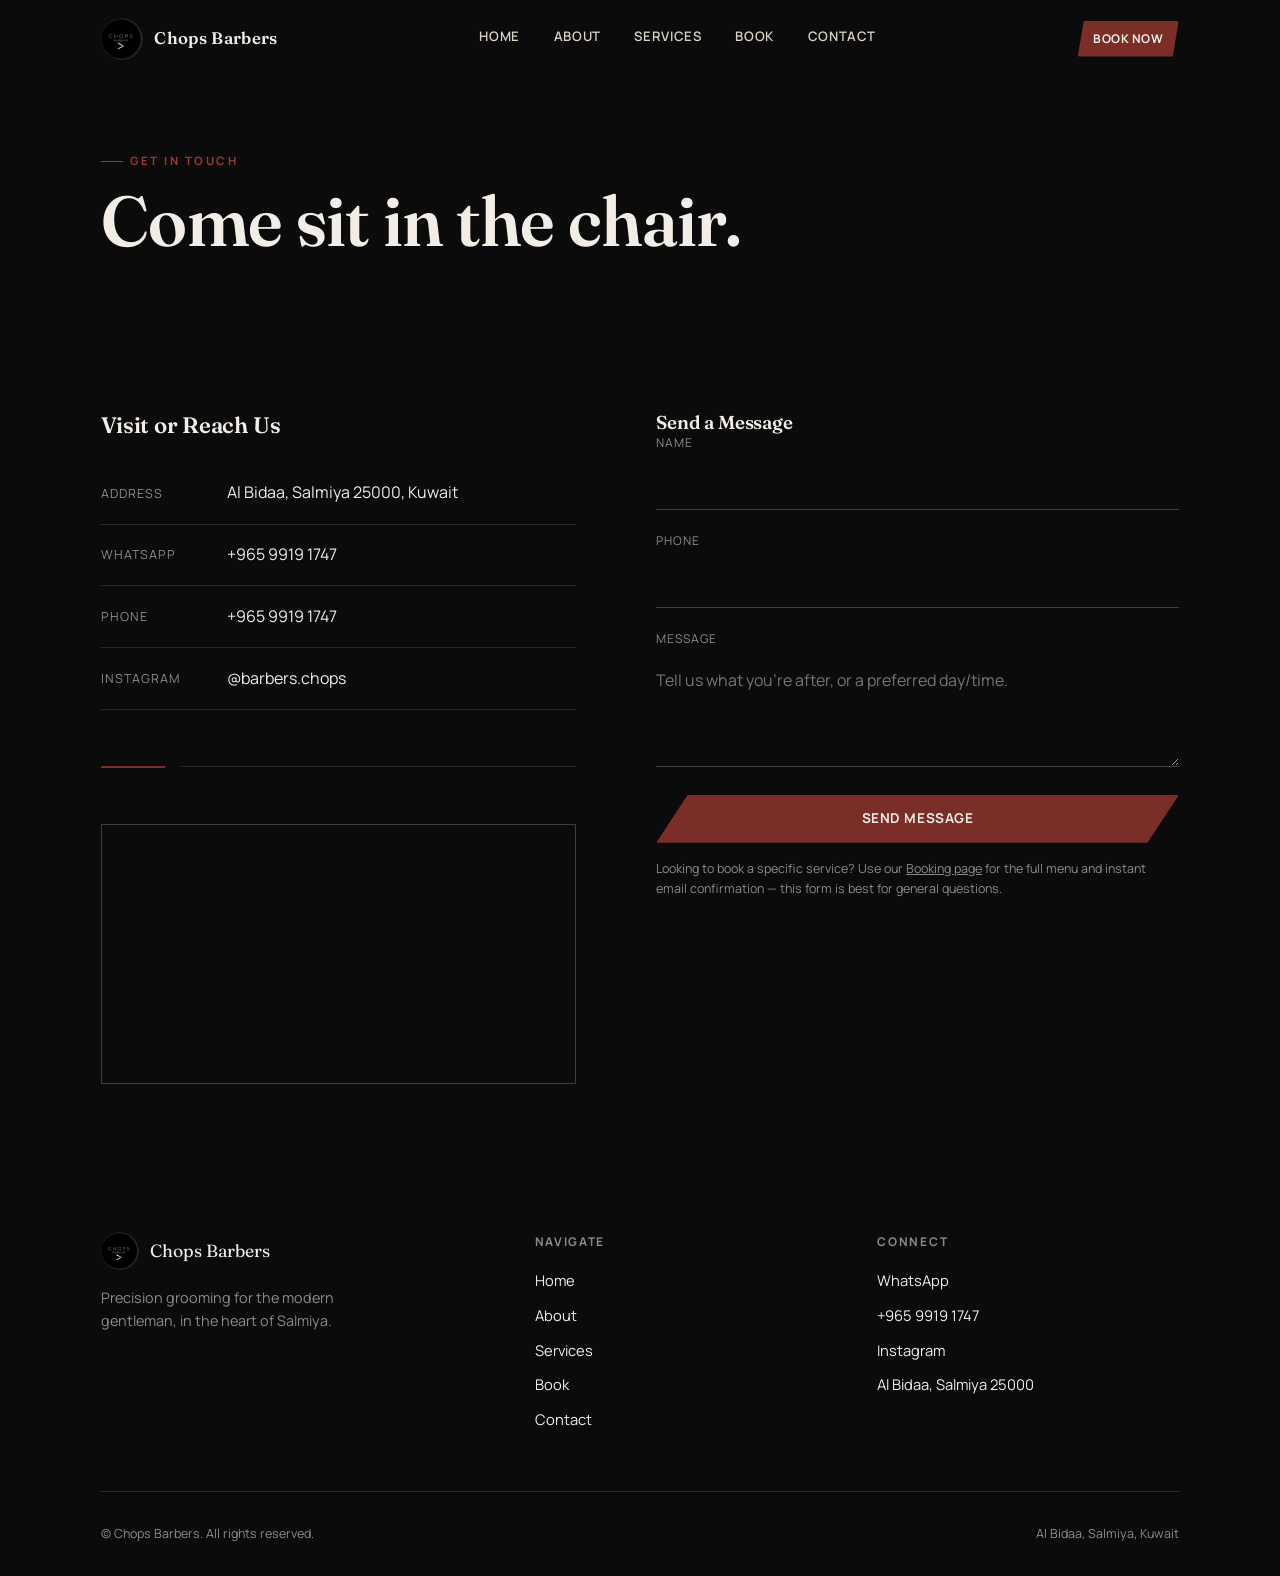
==== contact.html @ 19f97bae "Add files via upload" ====
<!DOCTYPE html>
<html lang="en">
<head>
<meta charset="UTF-8">
<meta name="viewport" content="width=device-width, initial-scale=1.0">
<title>Contact & Location — Chops Barbers</title>
<meta name="description" content="Visit Chops Barbers in Al Bidaa, Salmiya, Kuwait. Message us on WhatsApp, call, or send an inquiry directly.">

<meta property="og:title" content="Contact — Chops Barbers">
<meta property="og:description" content="Al Bidaa, Salmiya 25000, Kuwait. WhatsApp, call, or send us a message.">
<meta property="og:type" content="website">
<meta name="theme-color" content="#0B0B0C">

<link rel="icon" type="image/png" sizes="32x32" href="/favicon-32.png">
<link rel="apple-touch-icon" href="/apple-touch-icon.png">
<link rel="stylesheet" href="/style.css">
</head>
<body>

<a href="#main" class="skip-link">Skip to content</a>

<header class="site-header">
  <div class="container nav-inner">
    <a href="index.html" class="brand">
      <img src="/logo.png" alt="Chops Barbers logo">
      <span>Chops Barbers</span>
    </a>

    <nav class="nav-links" id="navLinks" aria-label="Primary">
      <a href="index.html" data-page="index.html">Home</a>
      <a href="about.html" data-page="about.html">About</a>
      <a href="services.html" data-page="services.html">Services</a>
      <a href="book.html" data-page="book.html">Book</a>
      <a href="contact.html" data-page="contact.html">Contact</a>
    </nav>

    <div class="nav-cta">
      <a href="book.html" class="btn btn--primary btn--sm">Book Now</a>
      <button class="nav-toggle" id="navToggle" aria-label="Toggle menu" aria-expanded="false">
        <span></span><span></span><span></span>
      </button>
    </div>
  </div>
</header>

<main id="main">

  <section class="section about-hero section--tight">
    <div class="container">
      <p class="eyebrow reveal">Get In Touch</p>
      <h1 class="h-display reveal reveal-delay-1" style="max-width:14ch;">Come sit in the chair.</h1>
    </div>
  </section>

  <section class="section--tight">
    <div class="container contact-grid">

      <div class="contact-info reveal">
        <h3>Visit or Reach Us</h3>

        <div class="contact-row">
          <span class="label">Address</span>
          <span class="value">Al Bidaa, Salmiya 25000, Kuwait</span>
        </div>
        <div class="contact-row">
          <span class="label">WhatsApp</span>
          <span class="value"><a href="https://wa.me/96599191747" target="_blank" rel="noopener">+965 9919 1747</a></span>
        </div>
        <div class="contact-row">
          <span class="label">Phone</span>
          <span class="value"><a href="tel:+96599191747">+965 9919 1747</a></span>
        </div>
        <div class="contact-row">
          <span class="label">Instagram</span>
          <span class="value"><a href="https://www.instagram.com/barbers.chops/" target="_blank" rel="noopener">@barbers.chops</a></span>
        </div>

        <div class="edge-divider"><div class="edge-rule"></div></div>

        <iframe
          class="map-frame"
          src="https://www.google.com/maps?q=Al+Bidaa+Salmiya+25000+Kuwait&output=embed"
          loading="lazy"
          referrerpolicy="no-referrer-when-downgrade"
          title="Chops Barbers location map">
        </iframe>
      </div>

      <div class="contact-form reveal reveal-delay-1">
        <h3>Send a Message</h3>

        <!--
          FORM SETUP NOTE (for Joey):
          This form posts to Formspree. To activate it:
          1. Create a free form at https://formspree.io
          2. Replace YOUR_FORM_ID below with the real endpoint ID Formspree gives you
             e.g. action="https://formspree.io/f/abcdwxyz"
          Until that's done, main.js will politely block submission instead of
          silently failing.
        -->
        <form id="contactForm" action="https://formspree.io/f/YOUR_FORM_ID" method="POST">
          <div class="field">
            <label for="name">Name</label>
            <input type="text" id="name" name="name" required autocomplete="name">
          </div>
          <div class="field">
            <label for="phone">Phone</label>
            <input type="tel" id="phone" name="phone" required autocomplete="tel">
          </div>
          <div class="field">
            <label for="message">Message</label>
            <textarea id="message" name="message" required placeholder="Tell us what you're after, or a preferred day/time."></textarea>
          </div>
          <button type="submit" class="btn btn--primary btn--block">Send Message</button>
          <p class="form-note">Looking to book a specific service? Use our <a href="book.html" style="text-decoration:underline;">Booking page</a> for the full menu and instant email confirmation — this form is best for general questions.</p>
        </form>

        <div class="form-success" id="formSuccess">
          Thanks — your message is in. We'll get back to you shortly.
        </div>
      </div>

    </div>
  </section>

</main>

<footer class="site-footer">
  <div class="container">
    <div class="footer-top">
      <div>
        <div class="footer-brand">
          <img src="/logo.png" alt="Chops Barbers logo">
          <span>Chops Barbers</span>
        </div>
        <p style="color:var(--steel);font-size:.9rem;max-width:32ch;">Precision grooming for the modern gentleman, in the heart of Salmiya.</p>
      </div>
      <div class="footer-col">
        <h5>Navigate</h5>
        <ul>
          <li><a href="index.html">Home</a></li>
          <li><a href="about.html">About</a></li>
          <li><a href="services.html">Services</a></li>
          <li><a href="book.html">Book</a></li>
          <li><a href="contact.html">Contact</a></li>
        </ul>
      </div>
      <div class="footer-col">
        <h5>Connect</h5>
        <ul>
          <li><a href="https://wa.me/96599191747" target="_blank" rel="noopener">WhatsApp</a></li>
          <li><a href="tel:+96599191747">+965 9919 1747</a></li>
          <li><a href="https://www.instagram.com/barbers.chops/" target="_blank" rel="noopener">Instagram</a></li>
          <li><a href="contact.html">Al Bidaa, Salmiya 25000</a></li>
        </ul>
      </div>
    </div>
    <div class="footer-bottom">
      <span>© <span id="currentYear"></span> Chops Barbers. All rights reserved.</span>
      <span>Al Bidaa, Salmiya, Kuwait</span>
    </div>
  </div>
</footer>

<script src="/main.js"></script>
</body>
</html>
---- style.css ----
/* ==========================================================================
   CHOPS BARBERS — MASTER STYLESHEET
   Concept: "The Edge" — precision, angle, restraint.
   Palette drawn from the shop itself: ink black canvas, bone text,
   ember oxblood accent (sourced from the real leather chairs).
   ========================================================================== */

/* ---------- Fonts ---------- */
@import url('https://fonts.googleapis.com/css2?family=Fraunces:opsz,wght@9..144,400;9..144,500;9..144,600;9..144,700&family=Manrope:wght@400;500;600;700;800&display=swap');

/* ---------- Tokens ---------- */
:root{
  --ink:#0B0B0C;
  --ink-soft:#141312;
  --ink-elev:#1B1917;
  --bone:#F2EDE6;
  --bone-dim:#D9D2C7;
  --steel:#8B8B87;
  --silver:#C9C2B5;
  --oxblood:#7A2E27;
  --oxblood-bright:#9A3A31;
  --line:rgba(242,237,230,0.12);
  --line-strong:rgba(242,237,230,0.22);

  --font-display:'Fraunces', Georgia, serif;
  --font-body:'Manrope', -apple-system, BlinkMacSystemFont, 'Segoe UI', sans-serif;

  --container:1180px;
  --gutter:clamp(1.25rem, 4vw, 3.5rem);

  --ease:cubic-bezier(.16,.84,.32,1);
  --dur-fast:.25s;
  --dur-med:.55s;
  --dur-slow:.9s;
}

/* ---------- Reset ---------- */
*,*::before,*::after{box-sizing:border-box;margin:0;padding:0;}
html{scroll-behavior:smooth;}
@media (prefers-reduced-motion:reduce){
  html{scroll-behavior:auto;}
  *,*::before,*::after{animation-duration:0.001ms !important;animation-iteration-count:1 !important;transition-duration:0.001ms !important;scroll-behavior:auto !important;}
}
body{
  background:var(--ink);
  color:var(--bone);
  font-family:var(--font-body);
  font-size:16px;
  line-height:1.6;
  -webkit-font-smoothing:antialiased;
  overflow-x:hidden;
}
img{max-width:100%;display:block;}
a{color:inherit;text-decoration:none;}
ul{list-style:none;}
button{font:inherit;background:none;border:none;color:inherit;cursor:pointer;}
input,textarea,select{font:inherit;color:inherit;}
h1,h2,h3,h4{font-family:var(--font-display);font-weight:600;line-height:1.08;letter-spacing:-0.01em;}

/* Visible focus states everywhere — accessibility is not optional */
a:focus-visible,button:focus-visible,input:focus-visible,textarea:focus-visible{
  outline:2px solid var(--oxblood-bright);
  outline-offset:3px;
  border-radius:2px;
}

/* ---------- Layout utilities ---------- */
.container{max-width:var(--container);margin:0 auto;padding-left:var(--gutter);padding-right:var(--gutter);}
.section{padding:clamp(4rem,9vw,8rem) 0;position:relative;}
.section--tight{padding:clamp(3rem,6vw,5rem) 0;}
.eyebrow{
  font-size:0.72rem;font-weight:700;letter-spacing:0.22em;text-transform:uppercase;
  color:var(--oxblood-bright);display:inline-flex;align-items:center;gap:.6em;margin-bottom:1.1em;
}
.eyebrow::before{content:'';width:22px;height:1px;background:var(--oxblood-bright);display:inline-block;}
.h-display{font-size:clamp(2.4rem,5.6vw,4.4rem);}
.h-section{font-size:clamp(1.9rem,4vw,2.9rem);}
.lede{font-size:clamp(1rem,1.6vw,1.2rem);color:var(--bone-dim);max-width:56ch;}
.center{text-align:center;margin-left:auto;margin-right:auto;}

/* The signature diagonal "edge" motif — used sparingly, on purpose */
.edge-rule{
  position:relative;height:2px;width:64px;background:var(--oxblood);
  transform:skewX(-24deg);
}
.edge-divider{
  display:flex;align-items:center;gap:1rem;margin:3.5rem 0;
}
.edge-divider .edge-rule{flex:0 0 auto;}
.edge-divider span{font-size:0.7rem;letter-spacing:.2em;text-transform:uppercase;color:var(--steel);}
.edge-divider::after{content:'';flex:1;height:1px;background:var(--line);}

/* ---------- Buttons ---------- */
.btn{
  display:inline-flex;align-items:center;justify-content:center;gap:.6em;
  padding:0.95em 1.9em;font-weight:700;font-size:0.85rem;letter-spacing:0.04em;text-transform:uppercase;
  border-radius:2px;transition:transform var(--dur-fast) var(--ease), background var(--dur-fast) var(--ease), color var(--dur-fast) var(--ease), box-shadow var(--dur-fast) var(--ease);
  white-space:nowrap;
}
.btn--primary{
  background:var(--oxblood);color:var(--bone);
  clip-path:polygon(6% 0,100% 0,94% 100%,0% 100%);
}
.btn--primary:hover{background:var(--oxblood-bright);transform:translateY(-2px);}
.btn--ghost{
  border:1px solid var(--line-strong);color:var(--bone);
  clip-path:polygon(6% 0,100% 0,94% 100%,0% 100%);
}
.btn--ghost:hover{border-color:var(--bone);background:rgba(242,237,230,0.04);transform:translateY(-2px);}
.btn--sm{padding:.7em 1.3em;font-size:.75rem;}
.btn--block{width:100%;}

/* ---------- Header / Nav ---------- */
.site-header{
  position:fixed;top:0;left:0;right:0;z-index:100;
  padding:1.1rem 0;
  transition:background var(--dur-med) var(--ease), padding var(--dur-med) var(--ease), border-color var(--dur-med) var(--ease);
  border-bottom:1px solid transparent;
}
.site-header.is-scrolled{
  background:rgba(11,11,12,0.92);
  backdrop-filter:blur(10px);
  padding:0.75rem 0;
  border-bottom-color:var(--line);
}
.nav-inner{display:flex;align-items:center;justify-content:space-between;gap:1.5rem;}
.brand{display:flex;align-items:center;gap:.7rem;font-family:var(--font-display);font-weight:600;font-size:1.05rem;letter-spacing:.02em;}
.brand img{width:42px;height:42px;border-radius:50%;transition:transform var(--dur-med) var(--ease);}
.brand:hover img{transform:rotate(8deg);}
.nav-links{display:flex;align-items:center;gap:2.1rem;}
.nav-links a{
  font-size:0.82rem;font-weight:600;letter-spacing:.05em;text-transform:uppercase;color:var(--bone-dim);
  position:relative;padding-bottom:4px;transition:color var(--dur-fast) var(--ease);
}
.nav-links a::after{
  content:'';position:absolute;left:0;bottom:0;width:0;height:1.5px;background:var(--oxblood-bright);
  transition:width var(--dur-med) var(--ease);
}
.nav-links a:hover,.nav-links a.is-active{color:var(--bone);}
.nav-links a:hover::after,.nav-links a.is-active::after{width:100%;}
.nav-cta{display:flex;align-items:center;gap:1.4rem;}
.nav-toggle{display:none;flex-direction:column;gap:5px;width:26px;z-index:110;}
.nav-toggle span{height:2px;background:var(--bone);width:100%;transition:transform var(--dur-fast) var(--ease),opacity var(--dur-fast) var(--ease);}

@media (max-width:900px){
  .nav-links{
    position:fixed;inset:0 0 0 auto;width:min(78vw,340px);height:100vh;
    background:var(--ink-soft);flex-direction:column;justify-content:center;align-items:flex-start;
    padding:2rem var(--gutter);gap:1.7rem;
    transform:translateX(100%);transition:transform var(--dur-med) var(--ease);
    border-left:1px solid var(--line);
  }
  .nav-links.is-open{transform:translateX(0);}
  .nav-links a{font-size:1rem;}
  .nav-toggle{display:flex;}
  body.nav-open{overflow:hidden;}
  .nav-toggle.is-open span:nth-child(1){transform:translateY(7px) rotate(45deg);}
  .nav-toggle.is-open span:nth-child(2){opacity:0;}
  .nav-toggle.is-open span:nth-child(3){transform:translateY(-7px) rotate(-45deg);}
}

/* ---------- Hero ---------- */
.hero{
  position:relative;min-height:100svh;display:flex;align-items:flex-end;
  padding-bottom:clamp(3rem,8vw,6rem);
  overflow:hidden;
}
.hero-media{position:absolute;inset:0;z-index:0;}
.hero-media img{width:100%;height:100%;object-fit:cover;object-position:60% 30%;filter:saturate(0.92) contrast(1.05);}
.hero-media::after{
  content:'';position:absolute;inset:0;
  background:
    linear-gradient(0deg, rgba(11,11,12,0.96) 8%, rgba(11,11,12,0.55) 46%, rgba(11,11,12,0.35) 100%),
    linear-gradient(100deg, rgba(11,11,12,0.55) 0%, rgba(11,11,12,0.05) 55%);
}
.hero-inner{position:relative;z-index:2;width:100%;}
.hero-content{max-width:680px;}
.hero-content h1{font-size:clamp(2.7rem,7vw,5.3rem);margin-bottom:1.1rem;}
.hero-content h1 em{color:var(--oxblood-bright);font-style:normal;}
.hero-content p{font-size:clamp(1rem,1.7vw,1.2rem);color:var(--bone-dim);max-width:46ch;margin-bottom:2.1rem;}
.hero-ctas{display:flex;gap:1rem;flex-wrap:wrap;}

/* Rotating 3D emblem — the one deliberate signature motion moment */
.hero-emblem{
  position:absolute;top:14%;right:clamp(1rem,6vw,7rem);z-index:2;
  width:clamp(90px,11vw,150px);height:clamp(90px,11vw,150px);
  perspective:800px;
}
.hero-emblem img{
  width:100%;height:100%;border-radius:50%;
  transform-style:preserve-3d;
  will-change:transform;
  filter:drop-shadow(0 10px 30px rgba(0,0,0,0.55));
}
@media (max-width:700px){ .hero-emblem{display:none;} }

.scroll-cue{
  position:absolute;bottom:1.8rem;left:50%;transform:translateX(-50%);z-index:2;
  display:flex;flex-direction:column;align-items:center;gap:.6rem;
  font-size:.65rem;letter-spacing:.2em;text-transform:uppercase;color:var(--steel);
}
.scroll-cue .line{width:1px;height:34px;background:linear-gradient(var(--oxblood-bright),transparent);animation:scrollpulse 2.2s var(--ease) infinite;}
@keyframes scrollpulse{0%{opacity:.2;}50%{opacity:1;}100%{opacity:.2;}}

/* ---------- Reveal-on-scroll ----------
   Safe-by-default: content is fully visible unless JS confirms it's running
   AND intentionally hides it for the entrance animation. If main.js is ever
   missing or fails to load, nothing on the site can go invisible. */
.reveal{opacity:1;transform:none;}
html.has-js .reveal{opacity:0;transform:translateY(28px);transition:opacity .8s var(--ease), transform .8s var(--ease);}
html.has-js .reveal.is-visible{opacity:1;transform:translateY(0);}
.reveal-delay-1{transition-delay:.08s;}
.reveal-delay-2{transition-delay:.16s;}
.reveal-delay-3{transition-delay:.24s;}

/* ---------- Story / intro strip ---------- */
.story-strip{display:grid;grid-template-columns:1fr;gap:3rem;align-items:center;}
@media (min-width:860px){ .story-strip{grid-template-columns:0.9fr 1.1fr;gap:5rem;} }
.story-media{position:relative;}
.story-media img{width:100%;border-radius:2px;filter:saturate(0.9);}
.story-media::before{
  content:'';position:absolute;top:-16px;left:-16px;width:56px;height:56px;
  border-top:2px solid var(--oxblood);border-left:2px solid var(--oxblood);
}
.story-text .lede{margin-bottom:1.6rem;}
.story-text p + p{margin-top:1.1rem;color:var(--bone-dim);}

/* ---------- Value points ---------- */
.value-grid{display:grid;grid-template-columns:1fr;gap:0;border-top:1px solid var(--line);}
@media (min-width:760px){ .value-grid{grid-template-columns:repeat(4,1fr);} }
.value-item{
  padding:2.2rem 1.6rem 2.2rem 0;border-bottom:1px solid var(--line);
  border-right:1px solid transparent;
}
@media (min-width:760px){
  .value-item{border-right:1px solid var(--line);padding:2.2rem 1.6rem;}
  .value-item:last-child{border-right:none;}
}
.value-item .num{font-family:var(--font-display);font-size:.85rem;color:var(--oxblood-bright);margin-bottom:.9rem;letter-spacing:.05em;}
.value-item h3{font-size:1.15rem;margin-bottom:.6rem;}
.value-item p{color:var(--steel);font-size:.92rem;}

/* ---------- Signature services preview (homepage) — editorial strip, not cards ---------- */
.service-row{
  display:flex;justify-content:space-between;align-items:baseline;gap:1.5rem;
  padding:1.5rem 0;border-bottom:1px solid var(--line);
  transition:padding-left var(--dur-fast) var(--ease), border-color var(--dur-fast) var(--ease);
}
.service-row:hover{padding-left:.6rem;border-color:var(--line-strong);}
.service-row .s-name{font-family:var(--font-display);font-size:clamp(1.1rem,2.2vw,1.5rem);}
.service-row .s-meta{display:flex;align-items:baseline;gap:1.4rem;flex:0 0 auto;}
.service-row .s-time{color:var(--steel);font-size:.82rem;letter-spacing:.03em;}
.service-row .s-price{font-family:var(--font-display);color:var(--oxblood-bright);font-size:1.15rem;}

/* ---------- Full services menu page ---------- */
.menu-category{margin-bottom:3.2rem;}
.menu-category h3{
  font-size:1.05rem;letter-spacing:.14em;text-transform:uppercase;color:var(--silver);
  padding-bottom:.9rem;margin-bottom:.4rem;border-bottom:1px solid var(--line-strong);
  display:flex;align-items:center;gap:.9rem;
}
.menu-category h3 .edge-rule{width:22px;}
.menu-item{
  display:flex;align-items:flex-start;gap:1.2rem;padding:1.35rem 0;border-bottom:1px solid var(--line);
}
.menu-item input[type="checkbox"]{
  appearance:none;width:20px;height:20px;flex:0 0 auto;margin-top:.3rem;
  border:1.5px solid var(--line-strong);border-radius:50%;
  display:grid;place-items:center;cursor:pointer;transition:border-color var(--dur-fast) var(--ease);
}
.menu-item input[type="checkbox"]::after{
  content:'';width:10px;height:10px;border-radius:50%;background:var(--oxblood-bright);
  transform:scale(0);transition:transform var(--dur-fast) var(--ease);
}
.menu-item input[type="checkbox"]:checked::after{transform:scale(1);}
.menu-item input[type="checkbox"]:checked{border-color:var(--oxblood-bright);}
.menu-item label{flex:1;cursor:pointer;}
.menu-item-top{display:flex;justify-content:space-between;gap:1rem;flex-wrap:wrap;}
.menu-item-name{font-family:var(--font-display);font-size:1.15rem;}
.menu-item-price{font-family:var(--font-display);color:var(--oxblood-bright);font-size:1.1rem;white-space:nowrap;}
.menu-item-desc{color:var(--steel);font-size:.9rem;margin-top:.35rem;max-width:60ch;}
.menu-item-time{color:var(--steel);font-size:.78rem;letter-spacing:.03em;margin-top:.35rem;display:block;}

/* Build-your-visit summary panel */
.visit-panel{
  position:sticky;bottom:0;left:0;right:0;z-index:40;
  background:var(--ink-elev);border-top:1px solid var(--line-strong);
  padding:1.1rem var(--gutter);
  display:flex;align-items:center;justify-content:space-between;gap:1rem;flex-wrap:wrap;
  transform:translateY(110%);transition:transform var(--dur-med) var(--ease);
}
.visit-panel.is-active{transform:translateY(0);}
.visit-summary{display:flex;gap:1.6rem;flex-wrap:wrap;align-items:baseline;}
.visit-summary .vs-label{font-size:.7rem;letter-spacing:.15em;text-transform:uppercase;color:var(--steel);}
.visit-summary .vs-value{font-family:var(--font-display);font-size:1.3rem;color:var(--bone);}
.visit-summary .vs-value.oxblood{color:var(--oxblood-bright);}

/* ---------- Reviews ---------- */
.reviews-grid{display:grid;grid-template-columns:1fr;gap:2.5rem;}
@media (min-width:760px){ .reviews-grid{grid-template-columns:1fr 1fr;gap:3.5rem;} }
.review-card{padding-left:1.6rem;border-left:2px solid var(--oxblood);}
.review-stars{color:var(--oxblood-bright);letter-spacing:.15em;font-size:.9rem;margin-bottom:.9rem;}
.review-quote{font-family:var(--font-display);font-size:1.35rem;line-height:1.4;margin-bottom:1.2rem;}
.review-author{font-size:.82rem;color:var(--steel);letter-spacing:.03em;}
.review-source{color:var(--steel);opacity:.7;}

/* ---------- About page ---------- */
.about-hero{padding-top:9rem;}
.why-list{display:grid;grid-template-columns:1fr;gap:2.2rem;margin-top:2.5rem;}
@media (min-width:760px){ .why-list{grid-template-columns:1fr 1fr;} }
.why-item{display:flex;gap:1.1rem;}
.why-item .mark{
  flex:0 0 auto;width:34px;height:34px;border-radius:50%;border:1px solid var(--oxblood);
  display:grid;place-items:center;font-family:var(--font-display);color:var(--oxblood-bright);font-size:.85rem;
}
.why-item h4{font-size:1.08rem;margin-bottom:.4rem;}
.why-item p{color:var(--steel);font-size:.92rem;}

/* ---------- Contact page ---------- */
.contact-grid{display:grid;grid-template-columns:1fr;gap:3.5rem;}
@media (min-width:900px){ .contact-grid{grid-template-columns:1fr 1.1fr;gap:5rem;} }
.contact-info h3{font-size:1.4rem;margin-bottom:1.6rem;}
.contact-row{display:flex;gap:1rem;padding:1.1rem 0;border-bottom:1px solid var(--line);}
.contact-row .label{flex:0 0 110px;color:var(--steel);font-size:.78rem;letter-spacing:.08em;text-transform:uppercase;padding-top:.2rem;}
.contact-row .value a:hover{color:var(--oxblood-bright);}
.map-frame{width:100%;border:1px solid var(--line-strong);filter:grayscale(0.6) contrast(1.05);min-height:260px;}

.field{margin-bottom:1.3rem;}
.field label{display:block;font-size:.75rem;letter-spacing:.08em;text-transform:uppercase;color:var(--steel);margin-bottom:.55rem;}
.field input,.field textarea{
  width:100%;background:transparent;border:none;border-bottom:1px solid var(--line-strong);
  padding:.7rem 0;color:var(--bone);transition:border-color var(--dur-fast) var(--ease);
}
.field input:focus,.field textarea:focus{border-color:var(--oxblood-bright);outline:none;}
.field textarea{resize:vertical;min-height:110px;}
.form-note{font-size:.78rem;color:var(--steel);margin-top:1rem;}
.form-success{display:none;padding:1rem;border:1px solid var(--oxblood);color:var(--bone);margin-top:1rem;}
.form-success.is-visible{display:block;}

/* ---------- CTA band ---------- */
.cta-band{
  padding:clamp(3.5rem,8vw,6rem) 0;text-align:center;
  border-top:1px solid var(--line);border-bottom:1px solid var(--line);
}
.cta-band h2{margin-bottom:1.2rem;}
.cta-band .lede{margin-left:auto;margin-right:auto;margin-bottom:2rem;}

/* ---------- Footer ---------- */
.site-footer{padding:4rem 0 2rem;}
.footer-top{display:grid;grid-template-columns:1fr;gap:2.6rem;margin-bottom:3rem;}
@media (min-width:760px){ .footer-top{grid-template-columns:1.3fr 1fr 1fr;} }
.footer-brand{display:flex;align-items:center;gap:.7rem;margin-bottom:1rem;font-family:var(--font-display);font-size:1.1rem;}
.footer-brand img{width:38px;height:38px;border-radius:50%;}
.footer-col h5{font-size:.75rem;letter-spacing:.14em;text-transform:uppercase;color:var(--steel);margin-bottom:1.1rem;}
.footer-col li{margin-bottom:.7rem;font-size:.92rem;}
.footer-col a:hover{color:var(--oxblood-bright);}
.footer-bottom{
  display:flex;justify-content:space-between;flex-wrap:wrap;gap:1rem;
  padding-top:2rem;border-top:1px solid var(--line);font-size:.78rem;color:var(--steel);
}

/* ---------- 404 ---------- */
.not-found{min-height:100vh;display:flex;flex-direction:column;align-items:center;justify-content:center;text-align:center;padding:2rem;}
.not-found .code{font-family:var(--font-display);font-size:clamp(4rem,14vw,9rem);color:var(--oxblood);line-height:1;}

/* ---------- Misc ---------- */
.skip-link{
  position:absolute;left:-999px;top:0;background:var(--oxblood);color:var(--bone);padding:.8rem 1.2rem;z-index:200;
}
.skip-link:focus{left:1rem;top:1rem;}
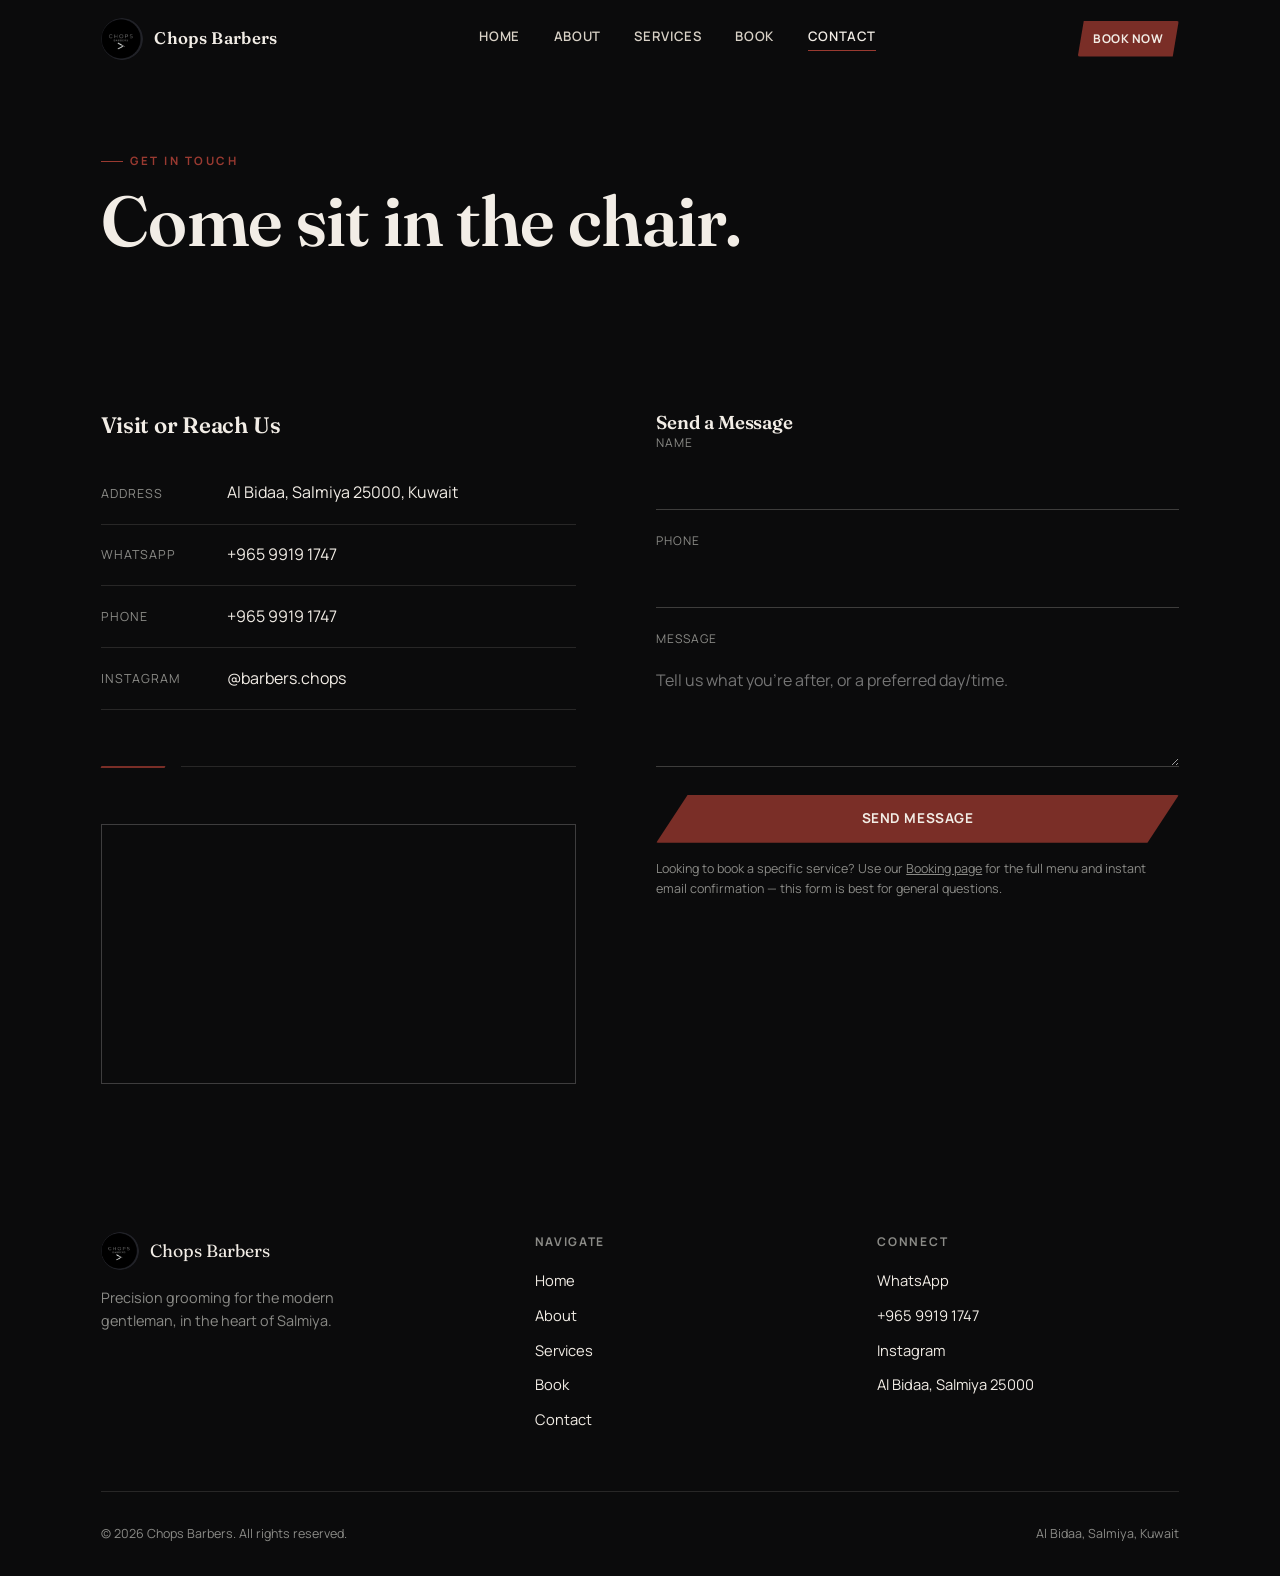
==== commit a81794ca: "Add files via upload" ====
--- a/contact.html
+++ b/contact.html
@@ -116,7 +116,9 @@
         </form>
 
         <div class="form-success" id="formSuccess">
-          Thanks — your message is in. We'll get back to you shortly.
+          <div class="fs-mark">✓</div>
+          <h3>Message Sent</h3>
+          <p>Thanks for reaching out — we've received your message and will get back to you shortly.</p>
         </div>
       </div>
 
--- a/style.css
+++ b/style.css
@@ -139,18 +139,19 @@
 .nav-links a:hover,.nav-links a.is-active{color:var(--bone);}
 .nav-links a:hover::after,.nav-links a.is-active::after{width:100%;}
 .nav-cta{display:flex;align-items:center;gap:1.4rem;}
-.nav-toggle{display:none;flex-direction:column;gap:5px;width:26px;z-index:110;}
+.nav-toggle{display:none;flex-direction:column;gap:5px;width:26px;position:relative;z-index:110;padding:10px;margin:-10px;}
 .nav-toggle span{height:2px;background:var(--bone);width:100%;transition:transform var(--dur-fast) var(--ease),opacity var(--dur-fast) var(--ease);}
 
 @media (max-width:900px){
   .nav-links{
-    position:fixed;inset:0 0 0 auto;width:min(78vw,340px);height:100vh;
+    position:fixed;top:0;right:0;bottom:0;left:auto;width:min(78vw,340px);height:100vh;
     background:var(--ink-soft);flex-direction:column;justify-content:center;align-items:flex-start;
     padding:2rem var(--gutter);gap:1.7rem;
     transform:translateX(100%);transition:transform var(--dur-med) var(--ease);
     border-left:1px solid var(--line);
+    pointer-events:none;
   }
-  .nav-links.is-open{transform:translateX(0);}
+  .nav-links.is-open{transform:translateX(0);pointer-events:auto;}
   .nav-links a{font-size:1rem;}
   .nav-toggle{display:flex;}
   body.nav-open{overflow:hidden;}
@@ -334,8 +335,23 @@
 .field input:focus,.field textarea:focus{border-color:var(--oxblood-bright);outline:none;}
 .field textarea{resize:vertical;min-height:110px;}
 .form-note{font-size:.78rem;color:var(--steel);margin-top:1rem;}
-.form-success{display:none;padding:1rem;border:1px solid var(--oxblood);color:var(--bone);margin-top:1rem;}
-.form-success.is-visible{display:block;}
+.form-success{
+  display:none;padding:2.4rem 2rem;margin-top:1rem;
+  border:1px solid var(--line-strong);background:var(--ink-elev);
+  text-align:center;position:relative;overflow:hidden;
+}
+.form-success::before{
+  content:'';position:absolute;top:0;left:0;right:0;height:2px;background:var(--oxblood);
+}
+.form-success.is-visible{display:block;animation:successRise .6s var(--ease);}
+.form-success .fs-mark{
+  width:44px;height:44px;border-radius:50%;border:1px solid var(--oxblood);
+  display:flex;align-items:center;justify-content:center;margin:0 auto 1.2rem;
+  color:var(--oxblood-bright);font-size:1.1rem;
+}
+.form-success h3{font-size:1.4rem;margin-bottom:.6rem;}
+.form-success p{color:var(--bone-dim);font-size:.95rem;max-width:38ch;margin:0 auto;}
+@keyframes successRise{from{opacity:0;transform:translateY(14px);}to{opacity:1;transform:translateY(0);}}
 
 /* ---------- CTA band ---------- */
 .cta-band{
